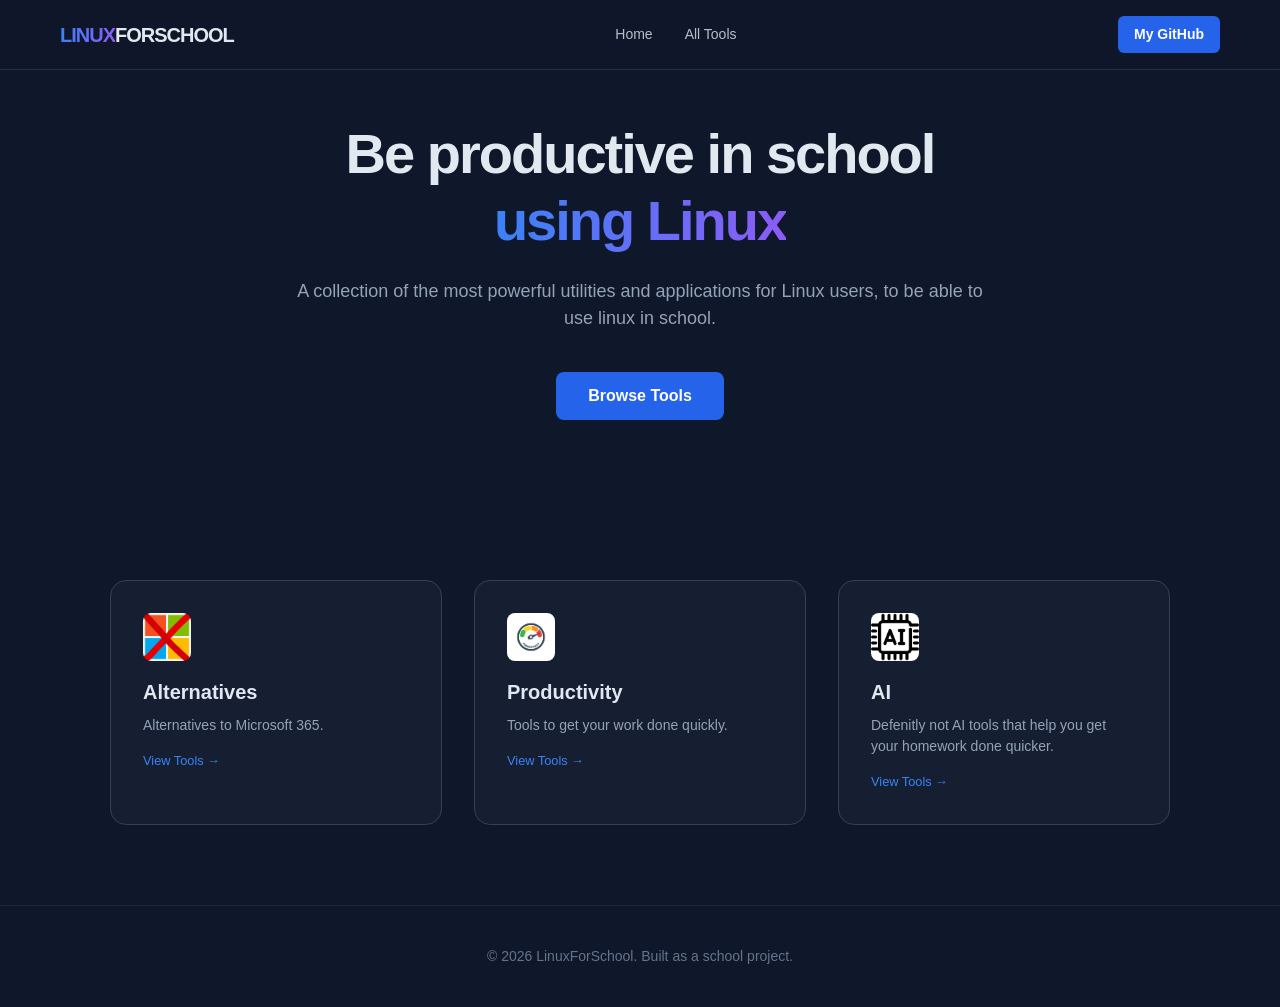
==== index.html @ e78fd1c5 "setup tools.php" ====
<!DOCTYPE html>
<html lang="en">

<head>
    <meta charset="UTF-8">
    <meta name="viewport" content="width=device-width, initial-scale=1.0">
    <title>LinuxToolbox | Curated Linux Collection</title>
    <link rel="stylesheet" href="style.css">
</head>

<body>

    <nav class="navbar">
        <div class="nav-container">
            <div class="logo">
                <span class="gradient">LINUX</span>FORSCHOOL
            </div>
            <div class="nav-links">
                <a href="./">Home</a>
                <a href="tools.php">All Tools</a>
            </div>
            <a href="https://github.com/MinosPotato" class="btn-tools">My GitHub</a>
        </div>
    </nav>

    <section class="hero">
        <div class="container">
            <h1>Be productive in school<br>
                <span class="gradient">using Linux</span>
            </h1>
            <p class="hero-subtitle">
                A collection of the most powerful utilities and applications for Linux users, to be able to use linux in
                school.
            </p>
            <div class="hero-btns">
                <a href="tools.php" class="btn-primary" style="text-decoration: none; text-align: center;">Browse
                    Tools</a>
                <!--<button class="btn-secondary">Installation Guide</button>-->
            </div>
        </div>
    </section>

    <section class="features">
        <div class="container grid">
            <div class="card">
                <div class="icon"><img src="./assets/cards/no-microsoft.png" alt=""></div>
                <h3>Alternatives</h3>
                <p id="easteregg1">Alternatives to Microsoft 365.</p>
                <a href="tools.php" class="link-tools" id="easteregg2">View Tools →</a>
            </div>
            <div class="card">
                <div class="icon"><img src="./assets/cards/productivity.png" alt=""></div>
                <h3>Productivity</h3>
                <p>Tools to get your work done quickly.</p>
                <a href="tools.php" class="link-tools">View Tools →</a>
            </div>
            <div class="card">
                <div class="icon"><img src="./assets/cards/ai.png" alt=""></div>
                <h3>AI</h3>
                <p>Defenitly not AI tools that help you get your homework done quicker.</p>
                <a href="tools.php" class="link-tools">View Tools →</a>
            </div>
        </div>
    </section>

    <footer class="footer">
        &copy; 2026 LinuxForSchool. Built as a school project.
    </footer>

    <script src="script.js"></script>
</body>

</html>
---- style.css ----
/* Basic Reset */
* {
    margin: 0;
    padding: 0;
    box-sizing: border-box;
}

body {
    background-color: #0f172a;
    /* Deep dark navy */
    color: #e2e8f0;
    font-family: 'Segoe UI', Roboto, Helvetica, Arial, sans-serif;
    line-height: 1.5;
    -webkit-font-smoothing: antialiased;
}

.container {
    max-width: 1100px;
    margin: 0 auto;
    padding: 0 20px;
}

/* Typography & Gradients */
.gradient {
    background: linear-gradient(90deg, #3b82f6, #8b5cf6);
    -webkit-background-clip: text;
    -webkit-text-fill-color: transparent;
    font-weight: bold;
}

/* Navigation */
.navbar {
    position: fixed;
    top: 0;
    width: 100%;
    z-index: 100;
    padding: 16px 0;
    background: rgba(15, 23, 42, 0.8);
    backdrop-filter: blur(10px);
    border-bottom: 1px solid rgba(255, 255, 255, 0.1);
}

.nav-container {
    max-width: 1200px;
    margin: 0 auto;
    padding: 0 20px;
    display: flex;
    justify-content: space-between;
    align-items: center;
}

.logo {
    font-size: 1.25rem;
    font-weight: 800;
    letter-spacing: -1px;
}

.nav-links {
    display: flex;
    gap: 32px;
}

.nav-links a {
    color: #e2e8f0;
    text-decoration: none;
    font-size: 0.875rem;
    opacity: 0.8;
    transition: 0.3s;
}

.nav-links a:hover {
    opacity: 1;
    color: #3b82f6;
}

.btn-tools {
    background-color: #2563eb;
    color: white;
    text-decoration: none;
    padding: 8px 16px;
    border-radius: 6px;
    font-size: 0.875rem;
    font-weight: bold;
    transition: 0.3s;
}

.btn-tools:hover {
    background-color: #3b82f6;
}

/* Hero Section */
.hero {
    padding: 120px 0 80px 0;
    text-align: center;
}

.hero h1 {
    font-size: 3.5rem;
    font-weight: 800;
    line-height: 1.2;
    margin-bottom: 24px;
    letter-spacing: -2px;
}

.hero-subtitle {
    font-size: 1.125rem;
    color: #94a3b8;
    max-width: 700px;
    margin: 0 auto 40px auto;
}

.hero-btns {
    display: flex;
    gap: 16px;
    justify-content: center;
}

.btn-primary,
.btn-secondary {
    padding: 12px 32px;
    border-radius: 8px;
    font-weight: bold;
    cursor: pointer;
    transition: 0.3s;
    font-size: 1rem;
}

.btn-primary {
    background-color: #2563eb;
    color: white;
    border: none;
}

.btn-primary:hover {
    background-color: #3b82f6;
}

.btn-secondary {
    background-color: transparent;
    color: white;
    border: 1px solid #334155;
}

.btn-secondary:hover {
    background-color: #1e293b;
}

/* Features Grid */
.features {
    padding: 80px 0;
}

.grid {
    display: grid;
    grid-template-columns: repeat(auto-fit, minmax(300px, 1fr));
    gap: 32px;
}

.card {
    background-color: rgba(30, 41, 59, 0.5);
    border: 1px solid #334155;
    padding: 32px;
    border-radius: 16px;
    transition: 0.3s;
}

.card:hover {
    border-color: #3b82f6;
}

.card h3 {
    margin: 16px 0 8px 0;
    font-size: 1.25rem;
}

.card p {
    color: #94a3b8;
    font-size: 0.875rem;
}

.icon {
    width: 48px;
    height: 48px;
    border-radius: 8px;
}

.icon img {
    width: 48px;
    height: 48px;
    border-radius: 8px;
}

/* Footer */
.footer {
    padding: 40px 0;
    text-align: center;
    border-top: 1px solid #1e293b;
    color: #64748b;
    font-size: 0.875rem;
}

/* Mobile Responsive */
@media (max-width: 768px) {
    .nav-links {
        display: none;
    }

    .hero h1 {
        font-size: 2.5rem;
    }

    .hero-btns {
        flex-direction: column;
    }
}

/* --- Tool Page Styles --- */

.tools-header {
    padding: 120px 0 40px 0;
    text-align: center;
}

.search-container {
    max-width: 600px;
    margin: 0 auto 50px auto;
    position: relative;
}

.search-input {
    width: 100%;
    padding: 12px 20px;
    border-radius: 8px;
    border: 1px solid #334155;
    background-color: #1e293b;
    color: white;
    font-size: 1rem;
    outline: none;
    transition: 0.3s;
}

.search-input:focus {
    border-color: #3b82f6;
    box-shadow: 0 0 0 2px rgba(59, 130, 246, 0.3);
}

.tool-list {
    display: flex;
    flex-direction: column;
    gap: 15px;
    margin-bottom: 80px;
}

.tool-item {
    background-color: rgba(30, 41, 59, 0.5);
    border: 1px solid #334155;
    padding: 20px;
    border-radius: 12px;
    display: flex;
    justify-content: space-between;
    align-items: center;
    transition: 0.3s;
    text-decoration: none;
    color: inherit;
}

.tool-item:hover {
    border-color: #3b82f6;
    background-color: rgba(30, 41, 59, 0.8);
    transform: translateX(5px);
}

.tool-info h3 {
    font-size: 1.1rem;
    margin-bottom: 4px;
}

.tool-info p {
    font-size: 0.875rem;
    color: #94a3b8;
}

.tool-category {
    font-size: 0.7rem;
    text-transform: uppercase;
    font-weight: bold;
    padding: 4px 8px;
    border-radius: 4px;
    background: #334155;
    color: #cbd5e1;
}

/* Utility class for highlighting the active nav link */
.link-tools {
    color: #3b82f6 !important;
    opacity: 1 !important;
    font-size: 0.8rem;
    text-decoration: none;
    display: block;
    margin-top: 15px;
}

.view-tools-link {
    font-size: 0.8rem;
    text-decoration: none;
    display: block;
    margin-top: 15px;
}

.filter-group {
    display: flex;
    gap: 10px;
    justify-content: center;
    flex-wrap: wrap;
    margin-bottom: 50px;
}

.filter-input,
.filter-select {
    padding: 12px;
    border-radius: 8px;
    border: 1px solid #334155;
    background-color: #1e293b;
    color: white;
    outline: none;
}

.filter-input {
    width: 300px;
}

/* Style for multiple labels */
.category-tag {
    font-size: 0.65rem;
    text-transform: uppercase;
    font-weight: bold;
    padding: 2px 6px;
    border-radius: 4px;
    background: #334155;
    color: #cbd5e1;
    margin-left: 5px;
}
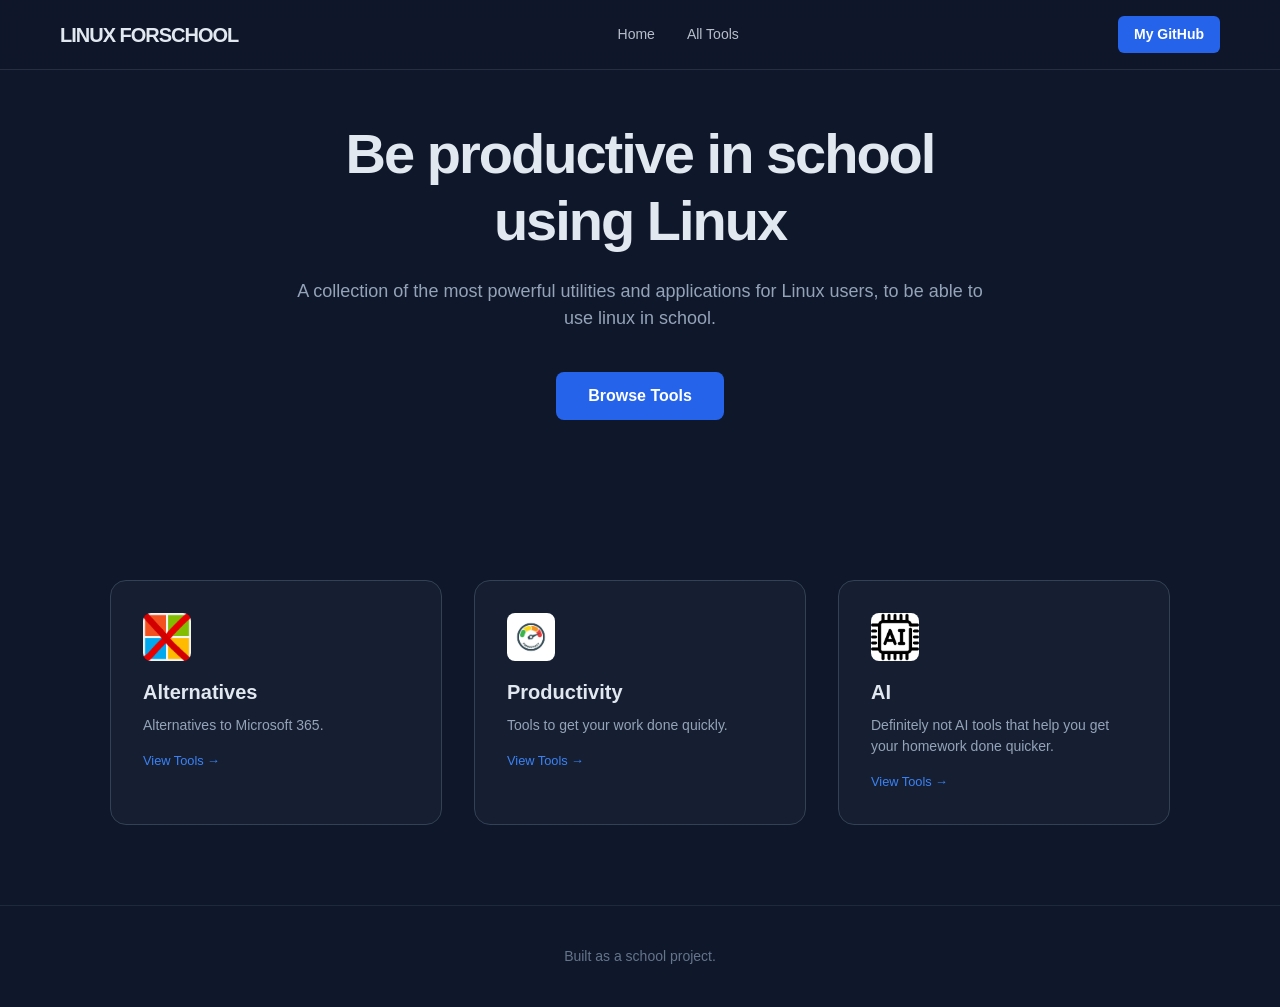
==== commit 22c11d54: "changed paths" ====
--- a/index.html
+++ b/index.html
@@ -5,7 +5,7 @@
     <meta charset="UTF-8">
     <meta name="viewport" content="width=device-width, initial-scale=1.0">
     <title>LinuxToolbox | Curated Linux Collection</title>
-    <link rel="stylesheet" href="style.css">
+    <link rel="stylesheet" href="style/style.css">
 </head>
 
 <body>
@@ -13,10 +13,10 @@
     <nav class="navbar">
         <div class="nav-container">
             <div class="logo">
-                <span class="gradient">LINUX</span>FORSCHOOL
+                LINUX FORSCHOOL
             </div>
             <div class="nav-links">
-                <a href="./">Home</a>
+                <a href="/">Home</a>
                 <a href="tools.php">All Tools</a>
             </div>
             <a href="https://github.com/MinosPotato" class="btn-tools">My GitHub</a>
@@ -26,7 +26,7 @@
     <section class="hero">
         <div class="container">
             <h1>Be productive in school<br>
-                <span class="gradient">using Linux</span>
+                using Linux
             </h1>
             <p class="hero-subtitle">
                 A collection of the most powerful utilities and applications for Linux users, to be able to use linux in
@@ -35,7 +35,6 @@
             <div class="hero-btns">
                 <a href="tools.php" class="btn-primary" style="text-decoration: none; text-align: center;">Browse
                     Tools</a>
-                <!--<button class="btn-secondary">Installation Guide</button>-->
             </div>
         </div>
     </section>
@@ -57,14 +56,14 @@
             <div class="card">
                 <div class="icon"><img src="./assets/cards/ai.png" alt=""></div>
                 <h3>AI</h3>
-                <p>Defenitly not AI tools that help you get your homework done quicker.</p>
+                <p>Definitely not AI tools that help you get your homework done quicker.</p>
                 <a href="tools.php" class="link-tools">View Tools →</a>
             </div>
         </div>
     </section>
 
     <footer class="footer">
-        &copy; 2026 LinuxForSchool. Built as a school project.
+        Built as a school project.
     </footer>
 
     <script src="script.js"></script>
--- a/style/style.css
+++ b/style/style.css
@@ -0,0 +1,335 @@
+/* Basic Reset */
+* {
+    margin: 0;
+    padding: 0;
+    box-sizing: border-box;
+
+}
+
+body {
+    background-color: #0f172a;
+    color: #e2e8f0;
+    font-family: 'Segoe UI', Roboto, Helvetica, Arial, sans-serif;
+    line-height: 1.5;
+    -webkit-font-smoothing: antialiased;
+    height: 100%;
+}
+
+.container {
+    max-width: 1100px;
+    margin: 0 auto;
+    padding: 0 20px;
+}
+
+.gradient {
+    background: linear-gradient(90deg, #3b82f6, #8b5cf6);
+    -webkit-background-clip: text;
+    -webkit-text-fill-color: transparent;
+    font-weight: bold;
+}
+
+
+.navbar {
+    position: fixed;
+    top: 0;
+    width: 100%;
+    z-index: 100;
+    padding: 16px 0;
+    background: rgba(15, 23, 42, 0.8);
+    backdrop-filter: blur(10px);
+    border-bottom: 1px solid rgba(255, 255, 255, 0.1);
+}
+
+.nav-container {
+    max-width: 1200px;
+    margin: 0 auto;
+    padding: 0 20px;
+    display: flex;
+    justify-content: space-between;
+    align-items: center;
+}
+
+.logo {
+    font-size: 1.25rem;
+    font-weight: 800;
+    letter-spacing: -1px;
+}
+
+.nav-links {
+    display: flex;
+    gap: 32px;
+}
+
+.nav-links a {
+    color: #e2e8f0;
+    text-decoration: none;
+    font-size: 0.875rem;
+    opacity: 0.8;
+    transition: 0.3s;
+}
+
+.nav-links a:hover {
+    opacity: 1;
+    color: #3b82f6;
+}
+
+.btn-tools {
+    background-color: #2563eb;
+    color: white;
+    text-decoration: none;
+    padding: 8px 16px;
+    border-radius: 6px;
+    font-size: 0.875rem;
+    font-weight: bold;
+    transition: 0.3s;
+}
+
+.btn-tools:hover {
+    background-color: #3b82f6;
+}
+
+.hero {
+    padding: 120px 0 80px 0;
+    text-align: center;
+}
+
+.hero h1 {
+    font-size: 3.5rem;
+    font-weight: 800;
+    line-height: 1.2;
+    margin-bottom: 24px;
+    letter-spacing: -2px;
+}
+
+.hero-subtitle {
+    font-size: 1.125rem;
+    color: #94a3b8;
+    max-width: 700px;
+    margin: 0 auto 40px auto;
+}
+
+.hero-btns {
+    display: flex;
+    gap: 16px;
+    justify-content: center;
+}
+
+.btn-primary,
+.btn-secondary {
+    padding: 12px 32px;
+    border-radius: 8px;
+    font-weight: bold;
+    cursor: pointer;
+    transition: 0.3s;
+    font-size: 1rem;
+}
+
+.btn-primary {
+    background-color: #2563eb;
+    color: white;
+    border: none;
+}
+
+.btn-primary:hover {
+    background-color: #3b82f6;
+}
+
+.btn-secondary {
+    background-color: transparent;
+    color: white;
+    border: 1px solid #334155;
+}
+
+.btn-secondary:hover {
+    background-color: #1e293b;
+}
+
+.features {
+    padding: 80px 0;
+}
+
+.grid {
+    display: grid;
+    grid-template-columns: repeat(auto-fit, minmax(300px, 1fr));
+    gap: 32px;
+}
+
+.card {
+    background-color: rgba(30, 41, 59, 0.5);
+    border: 1px solid #334155;
+    padding: 32px;
+    border-radius: 16px;
+    transition: 0.3s;
+}
+
+.card:hover {
+    border-color: #3b82f6;
+}
+
+.card h3 {
+    margin: 16px 0 8px 0;
+    font-size: 1.25rem;
+}
+
+.card p {
+    color: #94a3b8;
+    font-size: 0.875rem;
+}
+
+.icon {
+    width: 48px;
+    height: 48px;
+    border-radius: 8px;
+}
+
+.icon img {
+    width: 48px;
+    height: 48px;
+    border-radius: 8px;
+}
+
+
+.footer {
+    padding: 40px 0;
+    text-align: center;
+    border-top: 1px solid #1e293b;
+    color: #64748b;
+    font-size: 0.875rem;
+}
+
+@media (max-width: 768px) {
+    .nav-links {
+        display: none;
+    }
+
+    .hero h1 {
+        font-size: 2.5rem;
+    }
+
+    .hero-btns {
+        flex-direction: column;
+    }
+}
+
+.tools-header {
+    padding: 120px 0 40px 0;
+    text-align: center;
+}
+
+.search-container {
+    max-width: 600px;
+    margin: 0 auto 50px auto;
+    position: relative;
+}
+
+.search-input {
+    width: 100%;
+    padding: 12px 20px;
+    border-radius: 8px;
+    border: 1px solid #334155;
+    background-color: #1e293b;
+    color: white;
+    font-size: 1rem;
+    outline: none;
+    transition: 0.3s;
+}
+
+.search-input:focus {
+    border-color: #3b82f6;
+    box-shadow: 0 0 0 2px rgba(59, 130, 246, 0.3);
+}
+
+.tool-list {
+    display: flex;
+    flex-direction: column;
+    gap: 15px;
+    margin-bottom: 80px;
+}
+
+.tool-item {
+    background-color: rgba(30, 41, 59, 0.5);
+    border: 1px solid #334155;
+    padding: 20px;
+    border-radius: 12px;
+    display: flex;
+    justify-content: space-between;
+    align-items: center;
+    transition: 0.3s;
+    text-decoration: none;
+    color: inherit;
+}
+
+.tool-item:hover {
+    border-color: #3b82f6;
+    background-color: rgba(30, 41, 59, 0.8);
+    transform: translateX(5px);
+}
+
+.tool-info h3 {
+    font-size: 1.1rem;
+    margin-bottom: 4px;
+}
+
+.tool-info p {
+    font-size: 0.875rem;
+    color: #94a3b8;
+}
+
+.tool-category {
+    font-size: 0.7rem;
+    text-transform: uppercase;
+    font-weight: bold;
+    padding: 4px 8px;
+    border-radius: 4px;
+    background: #334155;
+    color: #cbd5e1;
+}
+
+.link-tools {
+    color: #3b82f6 !important;
+    opacity: 1 !important;
+    font-size: 0.8rem;
+    text-decoration: none;
+    display: block;
+    margin-top: 15px;
+}
+
+.view-tools-link {
+    font-size: 0.8rem;
+    text-decoration: none;
+    display: block;
+    margin-top: 15px;
+}
+
+.filter-group {
+    display: flex;
+    gap: 10px;
+    justify-content: center;
+    flex-wrap: wrap;
+    margin-bottom: 50px;
+}
+
+.filter-input,
+.filter-select {
+    padding: 12px;
+    border-radius: 8px;
+    border: 1px solid #334155;
+    background-color: #1e293b;
+    color: white;
+    outline: none;
+}
+
+.filter-input {
+    width: 300px;
+}
+
+.category-tag {
+    font-size: 0.65rem;
+    text-transform: uppercase;
+    font-weight: bold;
+    padding: 2px 6px;
+    border-radius: 4px;
+    background: #334155;
+    color: #cbd5e1;
+    margin-left: 5px;
+}
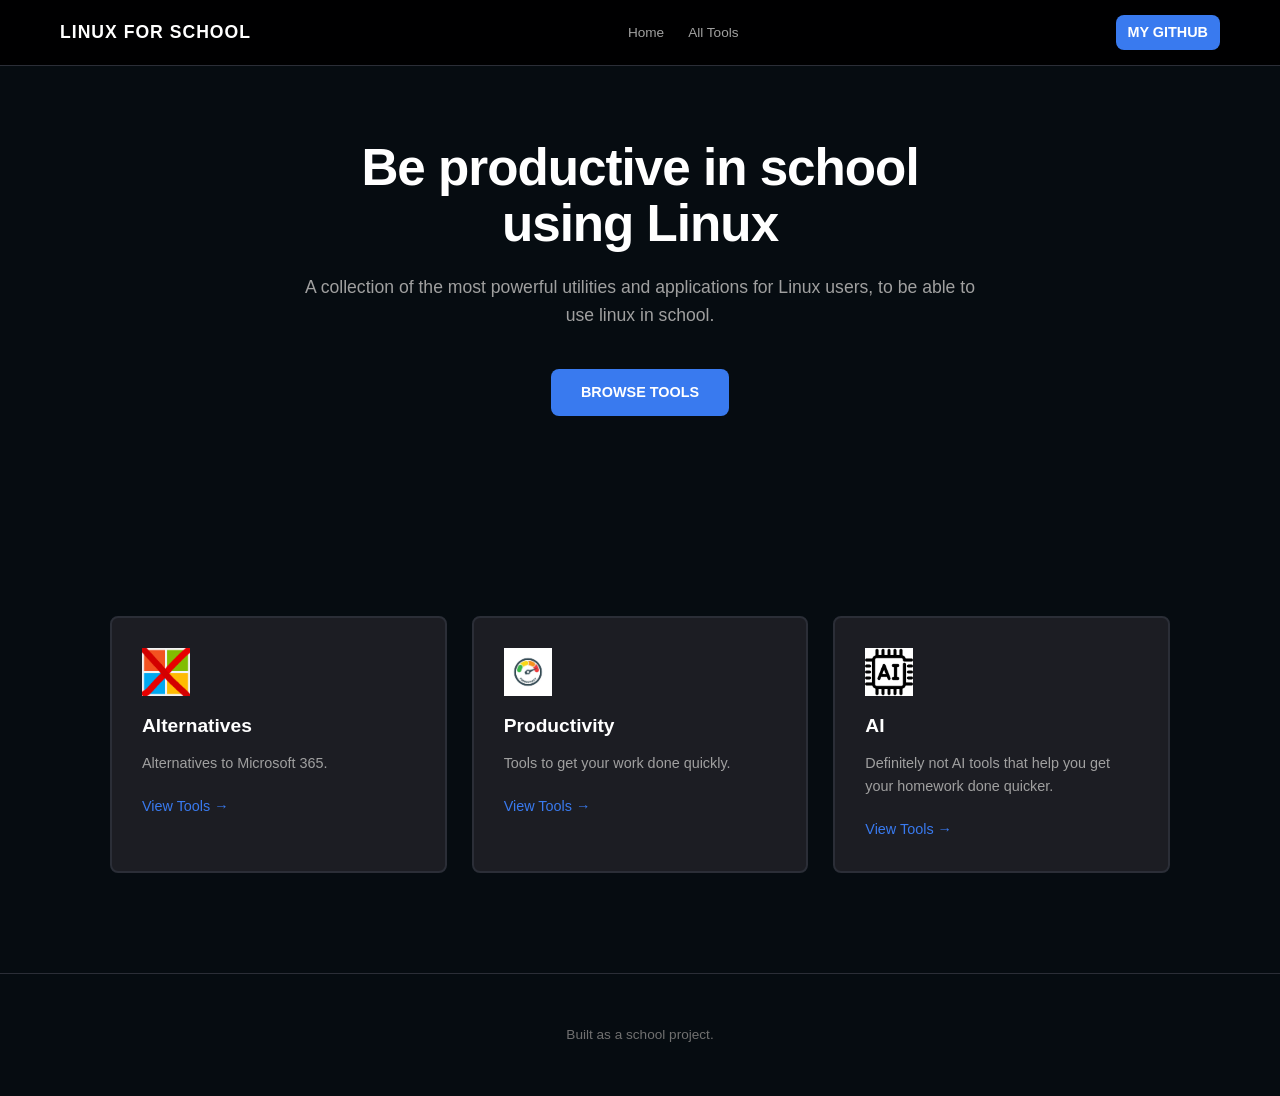
==== commit 4c613ebd: "improved css" ====
--- a/index.html
+++ b/index.html
@@ -4,24 +4,23 @@
 <head>
     <meta charset="UTF-8">
     <meta name="viewport" content="width=device-width, initial-scale=1.0">
-    <title>LinuxToolbox | Curated Linux Collection</title>
+    <title>Linux for school</title>
     <link rel="stylesheet" href="style/style.css">
 </head>
 
 <body>
 
-    <nav class="navbar">
+	<nav class="navbar">
         <div class="nav-container">
-            <div class="logo">
-                LINUX FORSCHOOL
-            </div>
+            <a href="./" class="logo"">LINUX FOR SCHOOL</a>
             <div class="nav-links">
                 <a href="/">Home</a>
                 <a href="tools.php">All Tools</a>
             </div>
-            <a href="https://github.com/MinosPotato" class="btn-tools">My GitHub</a>
+            <a href="https://github.com/MinosPotato" class="btn-github">My GitHub</a>
         </div>
     </nav>
+
 
     <section class="hero">
         <div class="container">
@@ -33,7 +32,7 @@
                 school.
             </p>
             <div class="hero-btns">
-                <a href="tools.php" class="btn-primary" style="text-decoration: none; text-align: center;">Browse
+                <a href="tools.php" class="btn" style="text-decoration: none; text-align: center;">Browse
                     Tools</a>
             </div>
         </div>
@@ -41,24 +40,24 @@
 
     <section class="features">
         <div class="container grid">
-            <div class="card">
+            <a href="tools.php" class="card">
                 <div class="icon"><img src="./assets/cards/no-microsoft.png" alt=""></div>
                 <h3>Alternatives</h3>
                 <p id="easteregg1">Alternatives to Microsoft 365.</p>
-                <a href="tools.php" class="link-tools" id="easteregg2">View Tools →</a>
-            </div>
-            <div class="card">
+                <div class="link-tools" id="easteregg2">View Tools →</div>
+            </a>
+            <a href="tools.php" class="card">
                 <div class="icon"><img src="./assets/cards/productivity.png" alt=""></div>
                 <h3>Productivity</h3>
                 <p>Tools to get your work done quickly.</p>
-                <a href="tools.php" class="link-tools">View Tools →</a>
-            </div>
-            <div class="card">
+                <div class="link-tools">View Tools →</div>
+            </a>
+            <a href="tools.php" class="card">
                 <div class="icon"><img src="./assets/cards/ai.png" alt=""></div>
                 <h3>AI</h3>
                 <p>Definitely not AI tools that help you get your homework done quicker.</p>
-                <a href="tools.php" class="link-tools">View Tools →</a>
-            </div>
+                <div class="link-tools">View Tools →</div>
+            </a>
         </div>
     </section>
 
@@ -69,4 +68,4 @@
     <script src="script.js"></script>
 </body>
 
-</html>+</html>
--- a/style/style.css
+++ b/style/style.css
@@ -1,335 +1,295 @@
-/* Basic Reset */
+:root {
+--bg: #060C11;
+--bg2: #1C1D23;
+--bg3: #2B2E37;
+--border: #2B2E37;
+--border2: rgba(255, 255, 255, 0.05);
+--header: #000001;
+--text: #ffffff;
+--text2: #a0a0a0;
+--text3: #707070;
+--primary: #397AEF;
+--primary2: #0078e7;
+}
+
 * {
-    margin: 0;
-    padding: 0;
-    box-sizing: border-box;
-
+margin: 0;
+padding: 0;
+box-sizing: border-box;
 }
 
 body {
-    background-color: #0f172a;
-    color: #e2e8f0;
-    font-family: 'Segoe UI', Roboto, Helvetica, Arial, sans-serif;
-    line-height: 1.5;
-    -webkit-font-smoothing: antialiased;
-    height: 100%;
+background-color: var(--bg);
+color: var(--text);
+font-family: "Segoe UI", Roboto, Helvetica, Arial, sans-serif;
+line-height: 1.6;
 }
 
 .container {
-    max-width: 1100px;
-    margin: 0 auto;
-    padding: 0 20px;
-}
-
-.gradient {
-    background: linear-gradient(90deg, #3b82f6, #8b5cf6);
-    -webkit-background-clip: text;
-    -webkit-text-fill-color: transparent;
-    font-weight: bold;
-}
-
+max-width: 1100px;
+margin: 0 auto;
+padding: 0 20px;
+}
 
 .navbar {
-    position: fixed;
-    top: 0;
-    width: 100%;
-    z-index: 100;
-    padding: 16px 0;
-    background: rgba(15, 23, 42, 0.8);
-    backdrop-filter: blur(10px);
-    border-bottom: 1px solid rgba(255, 255, 255, 0.1);
+position: fixed;
+top: 0;
+width: 100%;
+z-index: 100;
+padding: 15px 0;
+background: var(--header);
+border-bottom: 1px solid var(--border);
 }
 
 .nav-container {
-    max-width: 1200px;
-    margin: 0 auto;
-    padding: 0 20px;
-    display: flex;
-    justify-content: space-between;
-    align-items: center;
+max-width: 1200px;
+margin: 0 auto;
+padding: 0 20px;
+display: flex;
+justify-content: space-between;
+align-items: center;
 }
 
 .logo {
-    font-size: 1.25rem;
-    font-weight: 800;
-    letter-spacing: -1px;
+font-size: 1.1rem;
+font-weight: 800;
+text-transform: uppercase;
+letter-spacing: 1px;
+color: var(--text);
+text-decoration: none;
 }
 
 .nav-links {
-    display: flex;
-    gap: 32px;
+display: flex;
+gap: 24px;
 }
 
 .nav-links a {
-    color: #e2e8f0;
-    text-decoration: none;
-    font-size: 0.875rem;
-    opacity: 0.8;
-    transition: 0.3s;
+color: var(--text2);
+text-decoration: none;
+font-size: 0.85rem;
+font-weight: 500;
+transition: color 0.2s ease;
 }
 
 .nav-links a:hover {
-    opacity: 1;
-    color: #3b82f6;
-}
-
-.btn-tools {
-    background-color: #2563eb;
-    color: white;
-    text-decoration: none;
-    padding: 8px 16px;
-    border-radius: 6px;
-    font-size: 0.875rem;
-    font-weight: bold;
-    transition: 0.3s;
-}
-
-.btn-tools:hover {
-    background-color: #3b82f6;
+color: var(--text);
 }
 
 .hero {
-    padding: 120px 0 80px 0;
-    text-align: center;
+padding: 140px 0 80px;
+text-align: center;
 }
 
 .hero h1 {
-    font-size: 3.5rem;
-    font-weight: 800;
-    line-height: 1.2;
-    margin-bottom: 24px;
-    letter-spacing: -2px;
+font-size: 3.2rem;
+font-weight: 800;
+line-height: 1.1;
+margin-bottom: 20px;
+letter-spacing: -1px;
 }
 
 .hero-subtitle {
-    font-size: 1.125rem;
-    color: #94a3b8;
-    max-width: 700px;
-    margin: 0 auto 40px auto;
-}
-
-.hero-btns {
-    display: flex;
-    gap: 16px;
-    justify-content: center;
-}
-
-.btn-primary,
-.btn-secondary {
-    padding: 12px 32px;
-    border-radius: 8px;
-    font-weight: bold;
-    cursor: pointer;
-    transition: 0.3s;
-    font-size: 1rem;
-}
-
-.btn-primary {
-    background-color: #2563eb;
-    color: white;
-    border: none;
-}
-
-.btn-primary:hover {
-    background-color: #3b82f6;
-}
-
-.btn-secondary {
-    background-color: transparent;
-    color: white;
-    border: 1px solid #334155;
-}
-
-.btn-secondary:hover {
-    background-color: #1e293b;
-}
+font-size: 1.1rem;
+color: var(--text2);
+max-width: 680px;
+margin: 0 auto 40px;
+}
+
+.btn {
+padding: 12px 30px;
+border-radius: 8px;
+font-weight: 700;
+background-color: var(--primary);
+color:var(--text);
+text-decoration: none;
+font-size: 0.9rem;
+display: inline-block;
+text-transform: uppercase;
+}
+
+.btn:hover {
+background-color: var(--primary2);
+}
+
+.btn-github {
+padding: 6px 12px;
+border-radius: 8px;
+font-weight: 700;
+background-color: var(--primary);
+color:var(--text);
+text-decoration: none;
+font-size: 0.9rem;
+display: inline-block;
+text-transform: uppercase;
+}
+
+.btn-github:hover {
+background-color: var(--primary2);
+}
+
 
 .features {
-    padding: 80px 0;
+padding: 120px 0 60px;
 }
 
 .grid {
-    display: grid;
-    grid-template-columns: repeat(auto-fit, minmax(300px, 1fr));
-    gap: 32px;
+display: grid;
+grid-template-columns: repeat(auto-fit, minmax(300px, 1fr));
+gap: 25px;
 }
 
 .card {
-    background-color: rgba(30, 41, 59, 0.5);
-    border: 1px solid #334155;
-    padding: 32px;
-    border-radius: 16px;
-    transition: 0.3s;
+background-color: var(--bg2);
+border: 2px solid var(--border);
+border-radius: 8px;
+padding: 30px;
+transition: border-color 0.2s ease, background 0.2s ease;
+text-decoration: none;
+color: inherit;
+display: block;
 }
 
 .card:hover {
-    border-color: #3b82f6;
+border-color: var(--primary);
+background-color: var(--bg3);
 }
 
 .card h3 {
-    margin: 16px 0 8px 0;
-    font-size: 1.25rem;
+margin: 15px 0 10px;
+font-size: 1.2rem;
+color: var(--text);
+font-weight: 700;
 }
 
 .card p {
-    color: #94a3b8;
-    font-size: 0.875rem;
+color: var(--text2);
+font-size: 0.9rem;
+margin-bottom: 20px;
+}
+
+.link-tools {
+color: var(--primary);
+font-size: 0.9rem;
+text-decoration: none;
+disply: fex;
 }
 
 .icon {
-    width: 48px;
-    height: 48px;
-    border-radius: 8px;
+display: flex;
+align-items: center;
+justify-content: center;
+width: 48px;
+height: 48px;
+background: var(--border);
+border-radius: 0px;
+overflow: hidden;
 }
 
 .icon img {
-    width: 48px;
-    height: 48px;
-    border-radius: 8px;
-}
-
-
-.footer {
-    padding: 40px 0;
-    text-align: center;
-    border-top: 1px solid #1e293b;
-    color: #64748b;
-    font-size: 0.875rem;
-}
-
-@media (max-width: 768px) {
-    .nav-links {
-        display: none;
-    }
-
-    .hero h1 {
-        font-size: 2.5rem;
-    }
-
-    .hero-btns {
-        flex-direction: column;
-    }
+width: 100%;
+height: 100%;
+object-fit: cover;
+display: block;
 }
 
 .tools-header {
-    padding: 120px 0 40px 0;
-    text-align: center;
-}
-
-.search-container {
-    max-width: 600px;
-    margin: 0 auto 50px auto;
-    position: relative;
-}
-
-.search-input {
-    width: 100%;
-    padding: 12px 20px;
-    border-radius: 8px;
-    border: 1px solid #334155;
-    background-color: #1e293b;
-    color: white;
-    font-size: 1rem;
-    outline: none;
-    transition: 0.3s;
-}
-
-.search-input:focus {
-    border-color: #3b82f6;
-    box-shadow: 0 0 0 2px rgba(59, 130, 246, 0.3);
-}
-
-.tool-list {
-    display: flex;
-    flex-direction: column;
-    gap: 15px;
-    margin-bottom: 80px;
-}
-
-.tool-item {
-    background-color: rgba(30, 41, 59, 0.5);
-    border: 1px solid #334155;
-    padding: 20px;
-    border-radius: 12px;
-    display: flex;
-    justify-content: space-between;
-    align-items: center;
-    transition: 0.3s;
-    text-decoration: none;
-    color: inherit;
-}
-
-.tool-item:hover {
-    border-color: #3b82f6;
-    background-color: rgba(30, 41, 59, 0.8);
-    transform: translateX(5px);
-}
-
-.tool-info h3 {
-    font-size: 1.1rem;
-    margin-bottom: 4px;
-}
-
-.tool-info p {
-    font-size: 0.875rem;
-    color: #94a3b8;
-}
-
-.tool-category {
-    font-size: 0.7rem;
-    text-transform: uppercase;
-    font-weight: bold;
-    padding: 4px 8px;
-    border-radius: 4px;
-    background: #334155;
-    color: #cbd5e1;
-}
-
-.link-tools {
-    color: #3b82f6 !important;
-    opacity: 1 !important;
-    font-size: 0.8rem;
-    text-decoration: none;
-    display: block;
-    margin-top: 15px;
-}
-
-.view-tools-link {
-    font-size: 0.8rem;
-    text-decoration: none;
-    display: block;
-    margin-top: 15px;
+padding: 140px 0 50px;
+text-align: center;
 }
 
 .filter-group {
-    display: flex;
-    gap: 10px;
-    justify-content: center;
-    flex-wrap: wrap;
-    margin-bottom: 50px;
+display: flex;
+gap: 12px;
+justify-content: center;
+flex-wrap: wrap;
+margin-top: 30px;
 }
 
 .filter-input,
 .filter-select {
-    padding: 12px;
-    border-radius: 8px;
-    border: 1px solid #334155;
-    background-color: #1e293b;
-    color: white;
-    outline: none;
-}
-
+padding: 12px 15px;
+border-radius: 8px;
+border: 1px solid var(--border2);
+background-color: var(--bg2);
+color: var(--text);
+font-size: 0.9rem;
+outline: none;
+}
+
+.tool-list {
+display: flex;
+flex-direction: column;
+gap: 16px;
+margin-bottom: 80px;
+}
+
+.tool-item {
+background-color: var(--bg2);
+border: 1px solid var(--border);
+padding: 24px;
+border-radius: 8px;
+display: flex;
+justify-content: space-between;
+align-items: center;
+text-decoration: none;
+color: inherit;
+transition: all 0.2s ease;
+}
+
+.tool-item:hover {
+background-color: var(--bg3);
+border-color: var(--primary);
+transform: translateX(4px);
+}
+
+.tool-info h3 {
+font-size: 1.1rem;
+margin-bottom: 6px;
+color: var(--text);
+}
+
+.tool-info p {
+color: var(--text2);
+font-size: 0.9rem;
+}
+
+.tool-tags {
+display: flex;
+gap: 8px;
+flex-wrap: wrap;
+}
+
+.category-tag {
+font-size: 0.65rem;
+text-transform: uppercase;
+font-weight: 700;
+padding: 3px 8px;
+border: 1px solid var(--border2);
+border-radius: 0px;
+background: transparent;
+color: var(--text3);
+}
+
+.footer {
+padding: 50px 0;
+text-align: center;
+border-top: 1px solid var(--border);
+color: var(--text3);
+font-size: 0.85rem;
+margin-top: 40px;
+}
+
+@media (max-width: 768px) {
+.nav-links {
+display: none;
+}
+.tool-item {
+flex-direction: column;
+align-items: flex-start;
+gap: 15px;
+}
 .filter-input {
-    width: 300px;
-}
-
-.category-tag {
-    font-size: 0.65rem;
-    text-transform: uppercase;
-    font-weight: bold;
-    padding: 2px 6px;
-    border-radius: 4px;
-    background: #334155;
-    color: #cbd5e1;
-    margin-left: 5px;
-}+width: 100%;
+}
+}
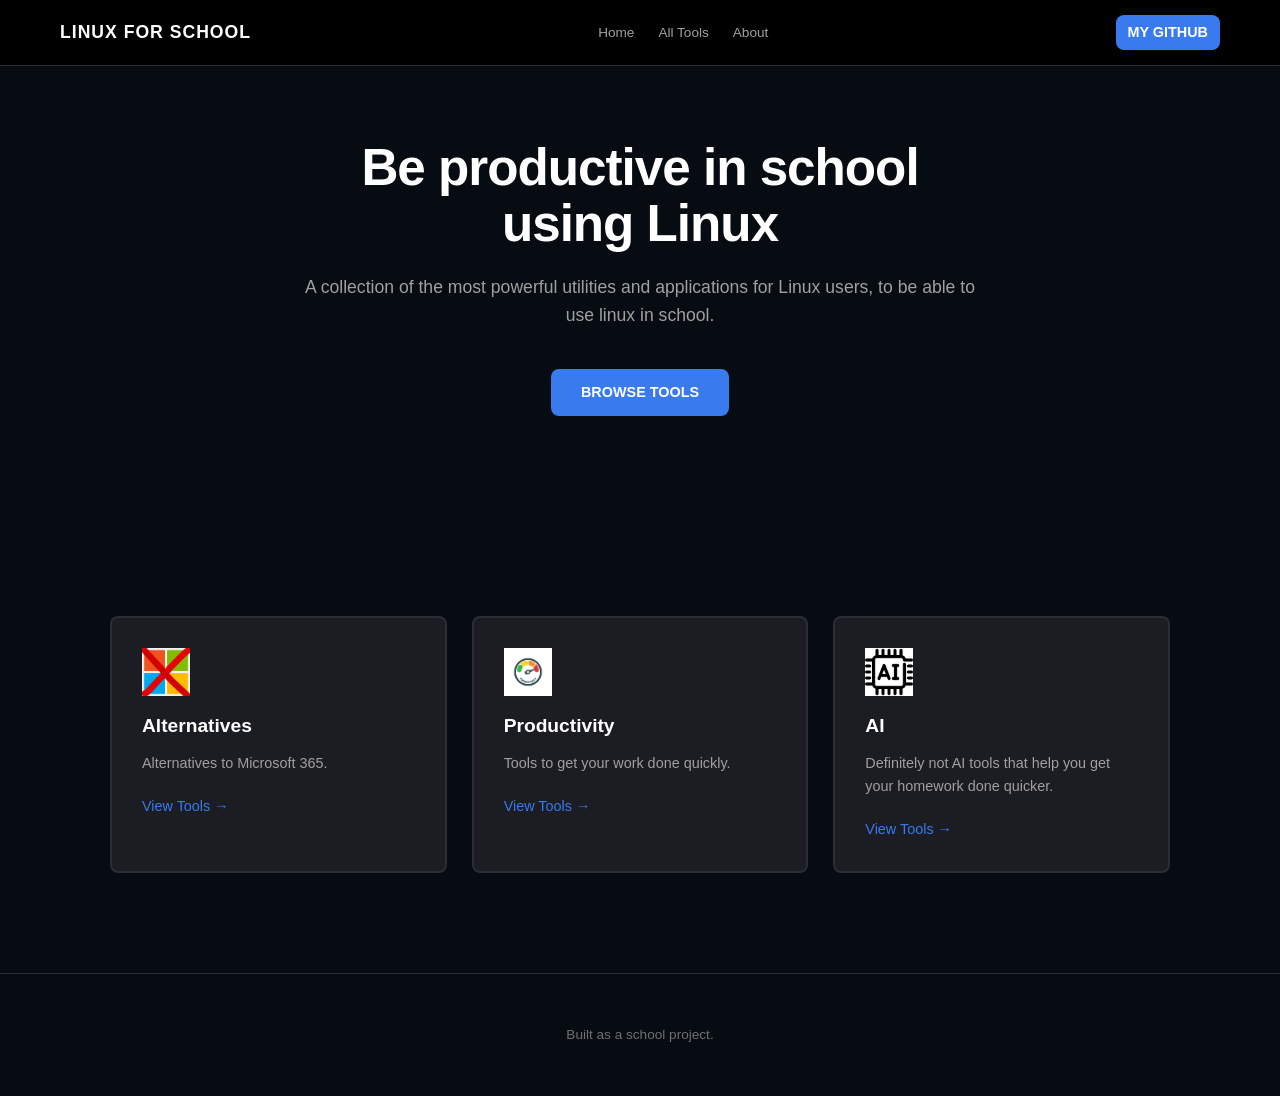
==== commit bdd7a659: "added about page" ====
--- a/index.html
+++ b/index.html
@@ -10,17 +10,17 @@
 
 <body>
 
-	<nav class="navbar">
+    <nav class="navbar">
         <div class="nav-container">
-            <a href="./" class="logo"">LINUX FOR SCHOOL</a>
+            <a href="index.html" class="logo">LINUX FOR SCHOOL</a>
             <div class="nav-links">
-                <a href="/">Home</a>
+                <a href="index.html">Home</a>
                 <a href="tools.php">All Tools</a>
+                <a href="about.html">About</a>
             </div>
             <a href="https://github.com/MinosPotato" class="btn-github">My GitHub</a>
         </div>
     </nav>
-
 
     <section class="hero">
         <div class="container">
@@ -40,19 +40,19 @@
 
     <section class="features">
         <div class="container grid">
-            <a href="tools.php" class="card">
+            <a href="tools.php" class="card-features">
                 <div class="icon"><img src="./assets/cards/no-microsoft.png" alt=""></div>
                 <h3>Alternatives</h3>
                 <p id="easteregg1">Alternatives to Microsoft 365.</p>
                 <div class="link-tools" id="easteregg2">View Tools →</div>
             </a>
-            <a href="tools.php" class="card">
+            <a href="tools.php" class="card-features">
                 <div class="icon"><img src="./assets/cards/productivity.png" alt=""></div>
                 <h3>Productivity</h3>
                 <p>Tools to get your work done quickly.</p>
                 <div class="link-tools">View Tools →</div>
             </a>
-            <a href="tools.php" class="card">
+            <a href="tools.php" class="card-features">
                 <div class="icon"><img src="./assets/cards/ai.png" alt=""></div>
                 <h3>AI</h3>
                 <p>Definitely not AI tools that help you get your homework done quicker.</p>
@@ -68,4 +68,4 @@
     <script src="script.js"></script>
 </body>
 
-</html>
+</html>
--- a/style/style.css
+++ b/style/style.css
@@ -1,295 +1,361 @@
 :root {
---bg: #060C11;
---bg2: #1C1D23;
---bg3: #2B2E37;
---border: #2B2E37;
---border2: rgba(255, 255, 255, 0.05);
---header: #000001;
---text: #ffffff;
---text2: #a0a0a0;
---text3: #707070;
---primary: #397AEF;
---primary2: #0078e7;
+    --bg: #060C11;
+    --bg2: #1C1D23;
+    --bg3: #2B2E37;
+    --border: #2B2E37;
+    --border2: rgba(255, 255, 255, 0.05);
+    --header: #000001;
+    --text: #ffffff;
+    --text2: #a0a0a0;
+    --text3: #707070;
+    --primary: #397AEF;
+    --primary2: #0078e7;
 }
 
 * {
-margin: 0;
-padding: 0;
-box-sizing: border-box;
+    margin: 0;
+    padding: 0;
+    box-sizing: border-box;
 }
 
 body {
-background-color: var(--bg);
-color: var(--text);
-font-family: "Segoe UI", Roboto, Helvetica, Arial, sans-serif;
-line-height: 1.6;
+    background-color: var(--bg);
+    color: var(--text);
+    font-family: "Segoe UI", Roboto, Helvetica, Arial, sans-serif;
+    line-height: 1.6;
 }
 
 .container {
-max-width: 1100px;
-margin: 0 auto;
-padding: 0 20px;
+    max-width: 1100px;
+    margin: 0 auto;
+    padding: 0 20px;
 }
 
 .navbar {
-position: fixed;
-top: 0;
-width: 100%;
-z-index: 100;
-padding: 15px 0;
-background: var(--header);
-border-bottom: 1px solid var(--border);
+    position: fixed;
+    top: 0;
+    width: 100%;
+    z-index: 100;
+    padding: 15px 0;
+    background: var(--header);
+    border-bottom: 1px solid var(--border);
 }
 
 .nav-container {
-max-width: 1200px;
-margin: 0 auto;
-padding: 0 20px;
-display: flex;
-justify-content: space-between;
-align-items: center;
+    max-width: 1200px;
+    margin: 0 auto;
+    padding: 0 20px;
+    display: flex;
+    justify-content: space-between;
+    align-items: center;
 }
 
 .logo {
-font-size: 1.1rem;
-font-weight: 800;
-text-transform: uppercase;
-letter-spacing: 1px;
-color: var(--text);
-text-decoration: none;
+    font-size: 1.1rem;
+    font-weight: 800;
+    text-transform: uppercase;
+    letter-spacing: 1px;
+    color: var(--text);
+    text-decoration: none;
 }
 
 .nav-links {
-display: flex;
-gap: 24px;
+    display: flex;
+    gap: 24px;
 }
 
 .nav-links a {
-color: var(--text2);
-text-decoration: none;
-font-size: 0.85rem;
-font-weight: 500;
-transition: color 0.2s ease;
+    color: var(--text2);
+    text-decoration: none;
+    font-size: 0.85rem;
+    font-weight: 500;
+    transition: color 0.2s ease;
 }
 
 .nav-links a:hover {
-color: var(--text);
+    color: var(--text);
 }
 
 .hero {
-padding: 140px 0 80px;
-text-align: center;
+    padding: 140px 0 80px;
+    text-align: center;
 }
 
 .hero h1 {
-font-size: 3.2rem;
-font-weight: 800;
-line-height: 1.1;
-margin-bottom: 20px;
-letter-spacing: -1px;
+    font-size: 3.2rem;
+    font-weight: 800;
+    line-height: 1.1;
+    margin-bottom: 20px;
+    letter-spacing: -1px;
 }
 
 .hero-subtitle {
-font-size: 1.1rem;
-color: var(--text2);
-max-width: 680px;
-margin: 0 auto 40px;
+    font-size: 1.1rem;
+    color: var(--text2);
+    max-width: 680px;
+    margin: 0 auto 40px;
 }
 
 .btn {
-padding: 12px 30px;
-border-radius: 8px;
-font-weight: 700;
-background-color: var(--primary);
-color:var(--text);
-text-decoration: none;
-font-size: 0.9rem;
-display: inline-block;
-text-transform: uppercase;
+    padding: 12px 30px;
+    border-radius: 8px;
+    font-weight: 700;
+    background-color: var(--primary);
+    color: var(--text);
+    text-decoration: none;
+    font-size: 0.9rem;
+    display: inline-block;
+    text-transform: uppercase;
 }
 
 .btn:hover {
-background-color: var(--primary2);
+    background-color: var(--primary2);
 }
 
 .btn-github {
-padding: 6px 12px;
-border-radius: 8px;
-font-weight: 700;
-background-color: var(--primary);
-color:var(--text);
-text-decoration: none;
-font-size: 0.9rem;
-display: inline-block;
-text-transform: uppercase;
+    padding: 6px 12px;
+    border-radius: 8px;
+    font-weight: 700;
+    background-color: var(--primary);
+    color: var(--text);
+    text-decoration: none;
+    font-size: 0.9rem;
+    display: inline-block;
+    text-transform: uppercase;
 }
 
 .btn-github:hover {
-background-color: var(--primary2);
+    background-color: var(--primary2);
 }
 
 
 .features {
-padding: 120px 0 60px;
+    padding: 120px 0 60px;
 }
 
 .grid {
-display: grid;
-grid-template-columns: repeat(auto-fit, minmax(300px, 1fr));
-gap: 25px;
-}
-
-.card {
-background-color: var(--bg2);
-border: 2px solid var(--border);
-border-radius: 8px;
-padding: 30px;
-transition: border-color 0.2s ease, background 0.2s ease;
-text-decoration: none;
-color: inherit;
-display: block;
-}
-
-.card:hover {
-border-color: var(--primary);
-background-color: var(--bg3);
-}
-
-.card h3 {
-margin: 15px 0 10px;
-font-size: 1.2rem;
-color: var(--text);
-font-weight: 700;
-}
-
-.card p {
-color: var(--text2);
-font-size: 0.9rem;
-margin-bottom: 20px;
+    display: grid;
+    grid-template-columns: repeat(auto-fit, minmax(300px, 1fr));
+    gap: 25px;
+}
+
+.card-features {
+    background-color: var(--bg2);
+    border: 2px solid var(--border);
+    border-radius: 8px;
+    padding: 30px;
+    transition: border-color 0.2s ease, background 0.2s ease;
+    text-decoration: none;
+    color: inherit;
+    display: block;
+}
+
+.card-features:hover {
+    border-color: var(--primary);
+    background-color: var(--bg3);
+}
+
+.card-features h3 {
+    margin: 15px 0 10px;
+    font-size: 1.2rem;
+    color: var(--text);
+    font-weight: 700;
+}
+
+.card-features p {
+    color: var(--text2);
+    font-size: 0.9rem;
+    margin-bottom: 20px;
 }
 
 .link-tools {
-color: var(--primary);
-font-size: 0.9rem;
-text-decoration: none;
-disply: fex;
+    color: var(--primary);
+    font-size: 0.9rem;
+    text-decoration: none;
+    display: flex;
 }
 
 .icon {
-display: flex;
-align-items: center;
-justify-content: center;
-width: 48px;
-height: 48px;
-background: var(--border);
-border-radius: 0px;
-overflow: hidden;
+    display: flex;
+    align-items: center;
+    justify-content: center;
+    width: 48px;
+    height: 48px;
+    background: var(--border);
+    border-radius: 0px;
+    overflow: hidden;
 }
 
 .icon img {
-width: 100%;
-height: 100%;
-object-fit: cover;
-display: block;
+    width: 100%;
+    height: 100%;
+    object-fit: cover;
+    display: block;
 }
 
 .tools-header {
-padding: 140px 0 50px;
-text-align: center;
+    padding: 140px 0 50px;
+    text-align: center;
 }
 
 .filter-group {
-display: flex;
-gap: 12px;
-justify-content: center;
-flex-wrap: wrap;
-margin-top: 30px;
+    display: flex;
+    gap: 12px;
+    justify-content: center;
+    flex-wrap: wrap;
+    margin-top: 30px;
 }
 
 .filter-input,
 .filter-select {
-padding: 12px 15px;
-border-radius: 8px;
-border: 1px solid var(--border2);
-background-color: var(--bg2);
-color: var(--text);
-font-size: 0.9rem;
-outline: none;
+    padding: 12px 15px;
+    border-radius: 8px;
+    border: 1px solid var(--border2);
+    background-color: var(--bg2);
+    color: var(--text);
+    font-size: 0.9rem;
+    outline: none;
 }
 
 .tool-list {
-display: flex;
-flex-direction: column;
-gap: 16px;
-margin-bottom: 80px;
+    display: flex;
+    flex-direction: column;
+    gap: 16px;
+    margin-bottom: 80px;
 }
 
 .tool-item {
-background-color: var(--bg2);
-border: 1px solid var(--border);
-padding: 24px;
-border-radius: 8px;
-display: flex;
-justify-content: space-between;
-align-items: center;
-text-decoration: none;
-color: inherit;
-transition: all 0.2s ease;
+    background-color: var(--bg2);
+    border: 1px solid var(--border);
+    padding: 24px;
+    border-radius: 8px;
+    display: flex;
+    justify-content: space-between;
+    align-items: center;
+    text-decoration: none;
+    color: inherit;
+    transition: all 0.2s ease;
 }
 
 .tool-item:hover {
-background-color: var(--bg3);
-border-color: var(--primary);
-transform: translateX(4px);
+    background-color: var(--bg3);
+    border-color: var(--primary);
+    transform: translateX(4px);
 }
 
 .tool-info h3 {
-font-size: 1.1rem;
-margin-bottom: 6px;
-color: var(--text);
+    font-size: 1.1rem;
+    margin-bottom: 6px;
+    color: var(--text);
 }
 
 .tool-info p {
-color: var(--text2);
-font-size: 0.9rem;
+    color: var(--text2);
+    font-size: 0.9rem;
 }
 
 .tool-tags {
-display: flex;
-gap: 8px;
-flex-wrap: wrap;
+    display: flex;
+    gap: 8px;
+    flex-wrap: wrap;
 }
 
 .category-tag {
-font-size: 0.65rem;
-text-transform: uppercase;
-font-weight: 700;
-padding: 3px 8px;
-border: 1px solid var(--border2);
-border-radius: 0px;
-background: transparent;
-color: var(--text3);
+    font-size: 0.65rem;
+    text-transform: uppercase;
+    font-weight: 700;
+    padding: 3px 8px;
+    border: 2px solid var(--text2);
+    border-radius: 8px;
+    background: transparent;
+    color: var(--text2);
 }
 
 .footer {
-padding: 50px 0;
-text-align: center;
-border-top: 1px solid var(--border);
-color: var(--text3);
-font-size: 0.85rem;
-margin-top: 40px;
+    padding: 50px 0;
+    text-align: center;
+    border-top: 1px solid var(--border);
+    color: var(--text3);
+    font-size: 0.85rem;
+    margin-top: 40px;
 }
 
 @media (max-width: 768px) {
-.nav-links {
-display: none;
-}
-.tool-item {
-flex-direction: column;
-align-items: flex-start;
-gap: 15px;
-}
-.filter-input {
-width: 100%;
-}
-}
+    .nav-links {
+        display: none;
+    }
+
+    .tool-item {
+        flex-direction: column;
+        align-items: flex-start;
+        gap: 15px;
+    }
+
+    .filter-input {
+        width: 100%;
+    }
+}
+
+.about-header {
+    padding: 140px 0 50px;
+    text-align: center;
+}
+
+.card-about {
+    background-color: var(--bg2);
+    border: 2px solid var(--border);
+    border-radius: 8px;
+    padding: 30px;
+    transition: border-color 0.2s ease, background 0.2s ease;
+    text-decoration: none;
+    color: inherit;
+    display: block;
+}
+
+
+.card-about h3 {
+    margin: 15px 0 10px;
+    font-size: 1.2rem;
+    color: var(--text);
+    font-weight: 700;
+}
+
+.card-about p {
+    color: var(--text2);
+    font-size: 0.9rem;
+    margin-bottom: 20px;
+}
+
+.card-about a {
+    color: var(--text3);
+    text-decoration: none;
+    font-size: 0.9rem;
+    margin-bottom: 20px;
+}
+
+.card-about ul {
+    font-size: 0.9rem;
+    margin-bottom: 20px;
+}
+
+#random-grade {
+    font-size: 3rem;
+    color: var(--primary);
+}
+
+.btn-random-grade {
+    padding: 6px 12px;
+    border-radius: 8px;
+    font-weight: 700;
+    background-color: var(--primary);
+    color: var(--text);
+    text-decoration: none;
+    font-size: 0.9rem;
+    display: inline-block;
+    text-transform: uppercase;
+    text-decoration: none;
+}
+
+.btn-random-grade:hover {
+    background-color: var(--primary2);
+}
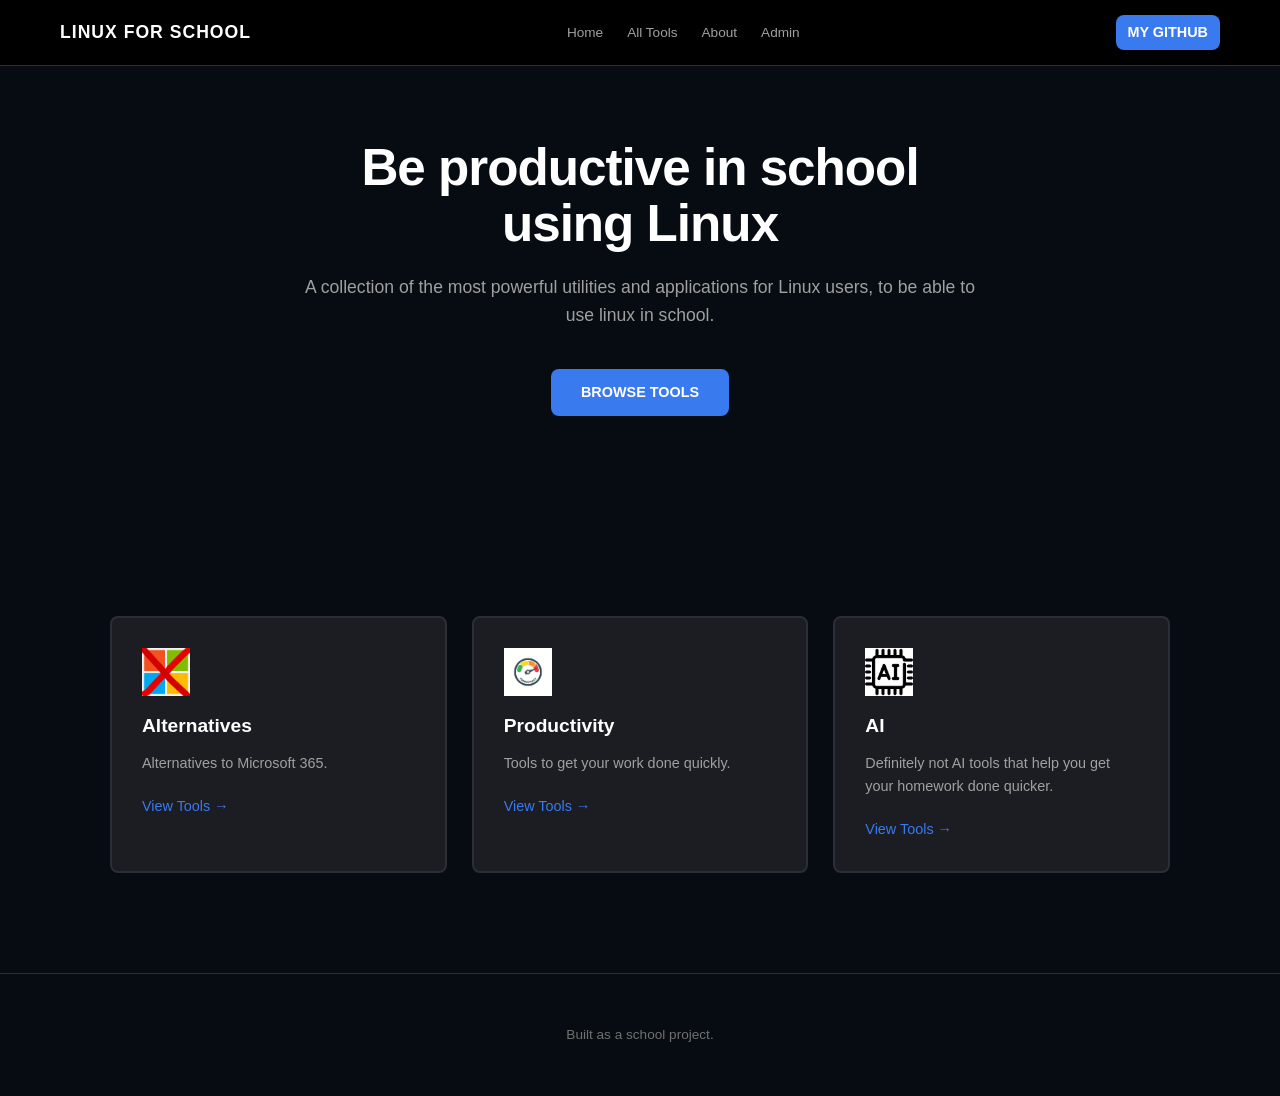
==== commit 4ba3d03c: "added website of another student" ====
--- a/index.html
+++ b/index.html
@@ -6,6 +6,7 @@
     <meta name="viewport" content="width=device-width, initial-scale=1.0">
     <title>Linux for school</title>
     <link rel="stylesheet" href="style/style.css">
+    <link rel="icon" href="assets/cards/no-microsoft.png">
 </head>
 
 <body>
@@ -17,6 +18,7 @@
                 <a href="index.html">Home</a>
                 <a href="tools.php">All Tools</a>
                 <a href="about.html">About</a>
+                <a href="admin.php">Admin</a>
             </div>
             <a href="https://github.com/MinosPotato" class="btn-github">My GitHub</a>
         </div>
